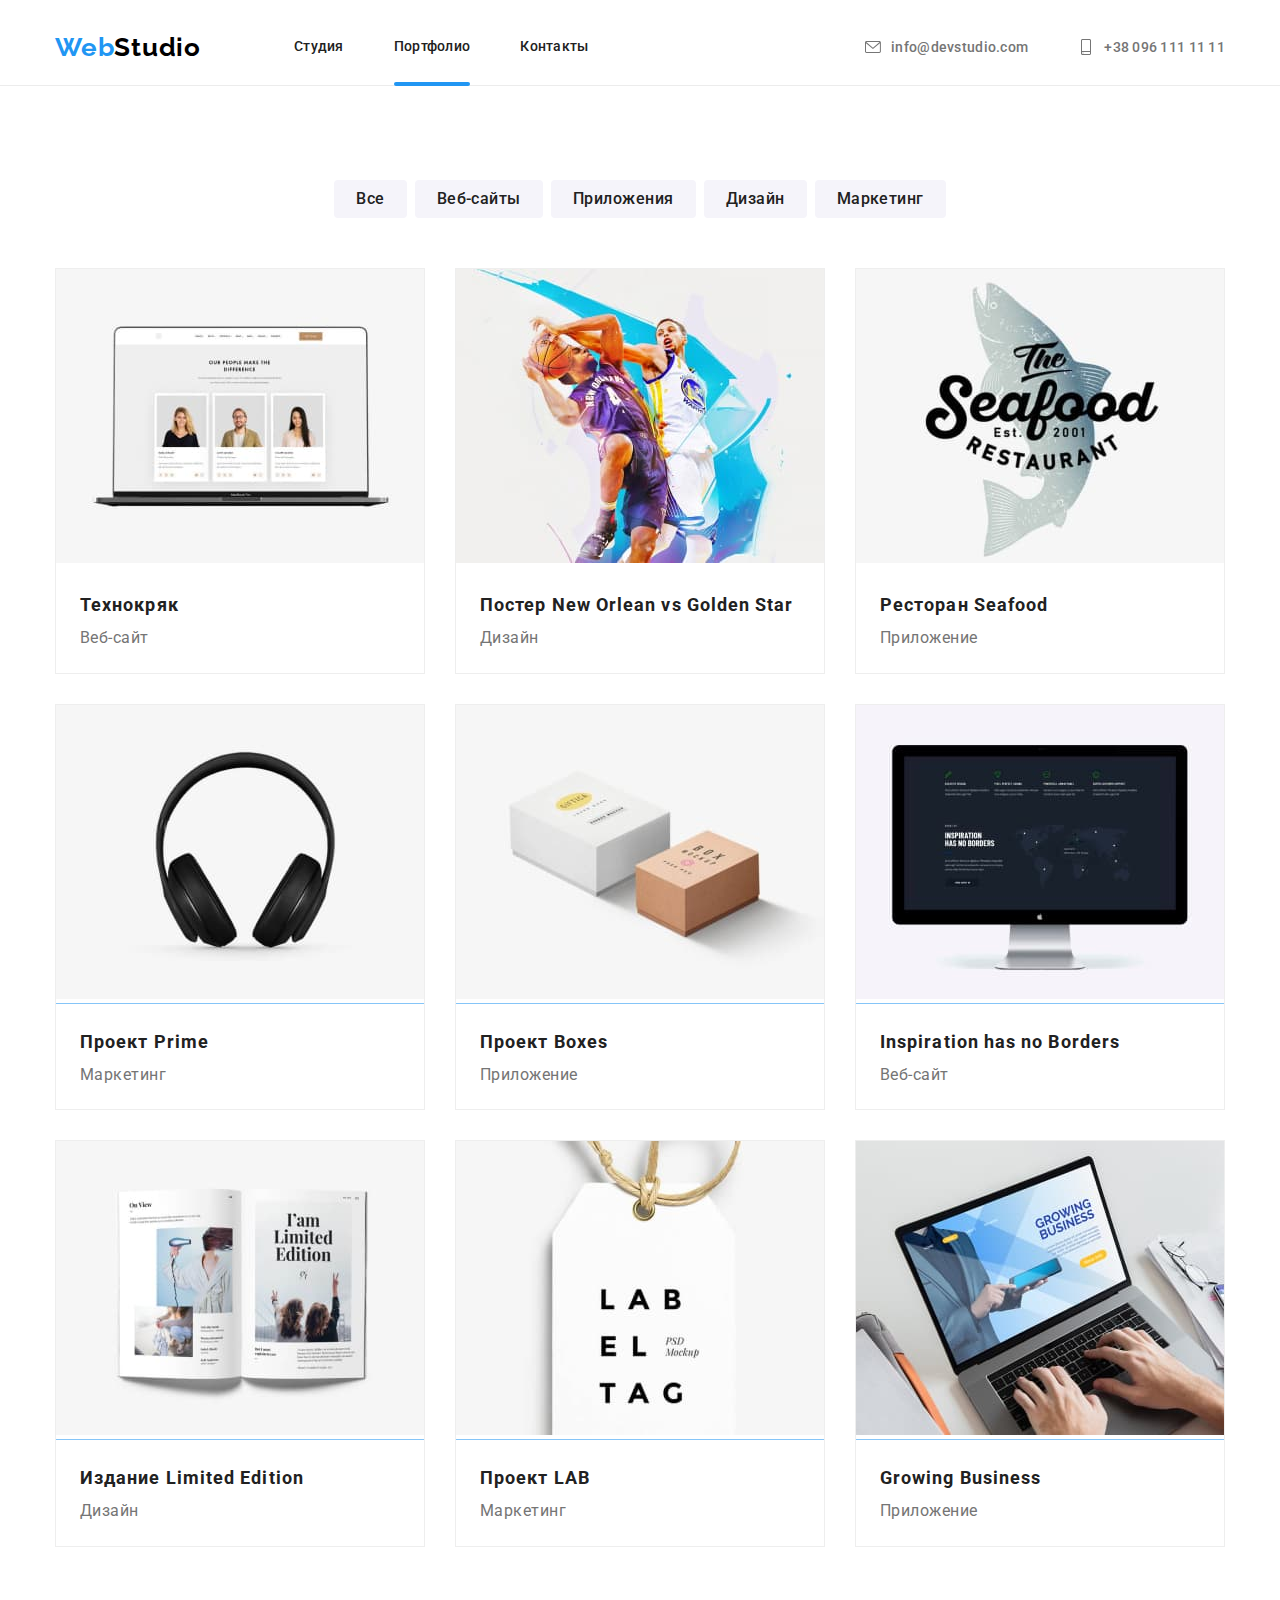
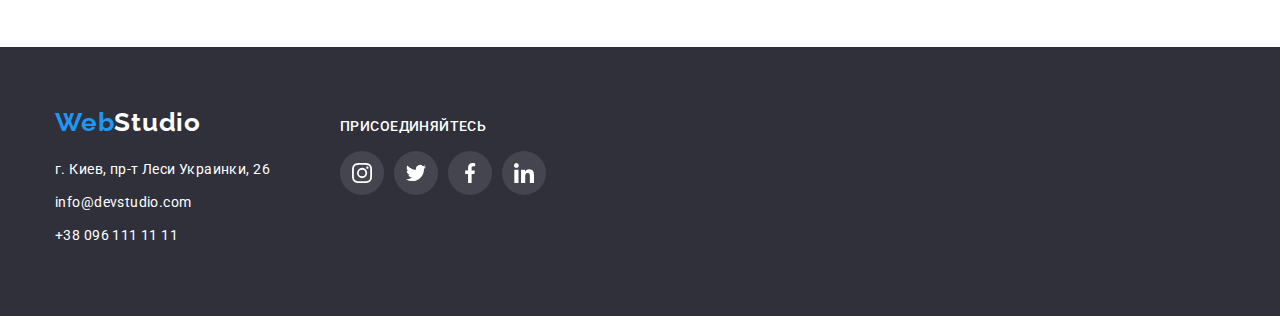
==== portfolio.html @ be13a493 "зроблено папки для scss" ====
<!DOCTYPE html>
<html lang="ru">

<head>
    <meta charset="UTF-8">
    <meta http-equiv="X-UA-Compatible" content="IE=edge">
    <meta name="viewport" content="width=device-width, initial-scale=1.0">
    <title>Document</title>
    <link href="https://fonts.googleapis.com/css2?family=Raleway:wght@700&family=Roboto:wght@400;500;700;900&display=swap" rel="stylesheet">
    <link rel="stylesheet" href="https://cdnjs.cloudflare.com/ajax/libs/modern-normalize/1.1.0/modern-normalize.min.css">
    <!-- <link rel="stylesheet" href="./css/style.css"> -->
    <link rel="stylesheet" href="./css/main.min.css">
</head>

<body class="page">
    <header class="header">
        <div class="container">
            <nav class="nav">
                <a class="logo link" href="index.html"><span class="web">Web</span>Studio</a>
                <ul class="nav-list list">
                    <li class="link-text"><a class="nav-link link" href="index.html">Студия</a></li>
                    <li class="link-text"><a class="nav-link portfolio link" href="./portfolio.html">Портфолио</a></li>
                    <li class="link-text"><a class="nav-link link" href="">Контакты</a></li>
                </ul>
            </nav>
            <div class="contact-links">
                <a class="contact-link link" href="mailto:info@devstudio.com">
                    <svg class="contacts-logo">
                        <use href="./images/svg/sprite.svg#icon-envelope" ></use>
                    </svg> info@devstudio.com
                </a>
                <a class="contact-link link" href="tel:+380961111111">
                    <svg class="contacts-logo">
                        <use href="./images/svg/sprite.svg#icon-smartphone" ></use>
                    </svg> +38 096 111 11 11
                </a>
            </div>
        </div>
    </header>

    <main>
        <!-- секція проектів -->
        <section class="section-project">
            <div class="container">
                <h1 hidden>Фильтры</h1>
                <ul class="filter-button-list list">
                    <li class="filter-button-item"><button class="filter-button animate-on-hover" type="button">Все</button></li>
                    <li class="filter-button-item"><button class="filter-button animate-on-hover" type="button">Веб-сайты</button></li>
                    <li class="filter-button-item"><button class="filter-button animate-on-hover" type="button">Приложения</button></li>
                    <li class="filter-button-item"><button class="filter-button animate-on-hover" type="button">Дизайн</button></li>
                    <li class="filter-button-item"><button class="filter-button animate-on-hover" type="button">Маркетинг</button></li>
                </ul>
                <ul class="project-list list">
                    <li class="project-card">
                        <a class="link c-l" href="">
                            <div class="all-card">
                                <img src="./images/portfolio/img1.jpg" alt="фото ноутбука" width="370" height="294">
                                <p class="project-text">Технокряк это современная площадка распространения коронавируса.
                                    Компании используют эту платформу для цифрового шпионажа и атак на защищённые сервера
                                    конкурентов.</p>
                            </div>
                            <div class="project-title-name">
                                <h2 class="project-title">Технокряк</h2>
                                <p class="project-name">Веб-сайт</p>
                            </div>
                        </a>
                    </li>
                    <li class="project-card">
                        <a class="link" href="">
                            <div class="all-card">
                                <img src="./images/portfolio/img2.jpg" alt="Фото баскетболистов" width="370" height="294">
                                <p class="project-text">Технокряк это современная площадка распространения коронавируса.
                                    Компании используют эту платформу для цифрового шпионажа и атак на защищённые сервера
                                    конкурентов.</p>
                            </div>
                            <div class="project-title-name">
                                <h2 class="project-title">Постер New Orlean vs Golden Star</h2>
                                <p class="project-name">Дизайн</p>
                            </div>
                        </a>
                    </li>
                    <li class="project-card">
                        <a class="link" href="">
                            <div class="all-card">
                                <img src="./images/portfolio/img3.jpg" alt="Лого ресторана" width="370" height="294">
                                <p class="project-text">Технокряк это современная площадка распространения коронавируса.
                                    Компании используют эту платформу для цифрового шпионажа и атак на защищённые сервера
                                    конкурентов.</p>
                            </div>
                            <div class="project-title-name">
                                <h2 class="project-title">Ресторан Seafood</h2>
                                <p class="project-name">Приложение</p>
                            </div>
                        </a>
                    </li>
                    <li class="project-card">
                        <a class="link" href="">
                            <div class="all-card">
                                <img src="./images/portfolio/img4.jpg" alt="Наушники" width="370" height="294">
                                <p class="project-text">Технокряк это современная площадка распространения коронавируса.
                                    Компании используют эту платформу для цифрового шпионажа и атак на защищённые сервера
                                    конкурентов.</p>
                            </div>
                            <div class="project-title-name">
                                <h2 class="project-title"> Проект Prime</h2>
                                <p class="project-name">Маркетинг</p>
                            </div>
                        </a>
                    </li>
                    <li class="project-card">
                        <a class="link" href="">
                            <div class="all-card">
                                <img src="./images/portfolio/img5.jpg" alt="Две коробки" width="370" height="294">
                                <p class="project-text">Технокряк это современная площадка распространения коронавируса.
                                    Компании используют эту платформу для цифрового шпионажа и атак на защищённые сервера
                                    конкурентов.</p>
                            </div>
                            <div class="project-title-name">
                                <h2 class="project-title"> Проект Boxes</h2>
                                <p class="project-name">Приложение</p>
                            </div>
                        </a>
                    </li>
                    <li class="project-card">
                        <a class="link" href="">
                            <div class="all-card">
                                <img src="./images/portfolio/img6.jpg" alt="Монитор" width="370" height="294">
                                <p class="project-text">Технокряк это современная площадка распространения коронавируса.
                                    Компании используют эту платформу для цифрового шпионажа и атак на защищённые сервера
                                    конкурентов.</p>
                            </div>
                            <div class="project-title-name">
                                <h2 class="project-title"> Inspiration has no Borders</h2>
                                <p class="project-name">Веб-сайт</p>
                            </div>
                        </a>
                    </li>
                    <li class="project-card">
                        <a class="link" href="">
                            <div class="all-card">
                                <img src="./images/portfolio/img7.jpg" alt="Журнал" width="370" height="294">
                                <p class="project-text">Технокряк это современная площадка распространения коронавируса.
                                    Компании используют эту платформу для цифрового шпионажа и атак на защищённые сервера
                                    конкурентов.</p>
                            </div>
                            <div class="project-title-name">
                                <h2 class="project-title">Издание Limited Edition</h2>
                                <p class="project-name">Дизайн</p>
                            </div>
                        </a>
                    </li>
                    <li class="project-card">
                        <a class="link" href="">
                            <div class="all-card">
                                <img src="./images/portfolio/img8.jpg" alt="Бирка" width="370" height="294">
                                <p class="project-text">Технокряк это современная площадка распространения коронавируса.
                                    Компании используют эту платформу для цифрового шпионажа и атак на защищённые сервера
                                    конкурентов.</p>
                            </div>
                            <div class="project-title-name">
                                <h2 class="project-title">Проект LAB</h2>
                                <p class="project-name">Маркетинг</p>
                            </div>
                        </a>
                    </li>
                    <li class="project-card">
                        <a class="link" href="">
                            <div class="all-card">
                                <img src="./images/portfolio/img9.jpg" alt="Ноутбук" width="370" height="294">
                                <p class="project-text">Технокряк это современная площадка распространения коронавируса.
                                    Компании используют эту платформу для цифрового шпионажа и атак на защищённые сервера
                                    конкурентов.</p>
                            </div>
                            <div class="project-title-name">
                                <h2 class="project-title">Growing Business</h2>
                                <p class="project-name">Приложение</p>
                            </div>
                        </a>
                    </li>
                </ul>
            </div>
        </section>
    </main>



    <footer class="footer-all">
        <div class="container d-flex">
            <div class="container-footer">
                <a class="logo-footer link" href="index.html"><span class="web">Web</span>Studio</a>
                <address class="address">
                    <p class="address-text link">г. Киев, пр-т Леси Украинки, 26</p>
                    <a class="contacts-link-footer link" href="mailto:info@devstudio.com">info@devstudio.com</a>
                    <a class="contacts-link-footer link" href="tel:+380961111111">+38 096 111 11 11</a>
                </address>
            </div>
            <div class="footer-social">
                <h3 class="footer-social-title">ПРИСОЕДИНЯЙТЕСЬ</h3>
                <ul class="social-list list">
                    <li class="list-item">
                        <a class="s-l" href="">
                            <svg class="social-icon footer-icon animate-on-hover" width="44" height="44">
                                <use href="./images/svg/sprite.svg#icon-instagram"></use>
                            </svg>
                        </a>
                    </li>
                    <li class="list-item">
                        <a class="s-l" href="">
                            <svg class="social-icon footer-icon animate-on-hover" width="44" height="44">
                                <use href="./images/svg/sprite.svg#icon-twitter"></use>
                            </svg>
                        </a>
                    </li>
                    <li class="list-item">
                        <a class="s-l" href="">
                            <svg class="social-icon footer-icon animate-on-hover" width="44" height="44">
                                <use href="./images/svg/sprite.svg#icon-facebook"></use>
                            </svg>
                        </a>
                    </li>
                    <li class="list-item">
                        <a class="s-l" href="">
                            <svg class="social-icon footer-icon animate-on-hover" width="44" height="44">
                                <use href="./images/svg/sprite.svg#icon-linkedin"></use>
                            </svg>
                        </a>
                    </li>
                </ul>
            </div>
        </div>
    </footer>

</body>
</html>
---- css/style.css ----
/* стилі сторінки */




/* хедер */



/* logo */



/* nav */


/* hero */



 /* <!-- секція про нас --> */



 /* <!-- секція чим ми займамося --> */


/* <!-- секція наша команда --> */








/*--------------------------- footer -----------------------------*/

 

/*------------------ портфоліо -------------------------------*/
---- css/main.min.css ----
h1,h2,h3,h4,h5,h6,p{margin-top:0;margin-bottom:0}ul{margin-top:0;margin-bottom:0;padding-left:0}.html{box-sizing:border-box}.page{font-family:"Roboto",sans-serif;color:#757575}.list{list-style:none;padding:0;margin:0}.link{text-decoration:none}.container{width:1200px;padding-left:15px;padding-right:15px;margin:0 auto}.header .container{display:flex;align-items:center}.header{border-bottom:1px solid #ECECEC;padding-top:32px;padding-bottom:22px}.nav{display:flex;align-items:center}.nav-list{display:flex}.link-text{position:relative}.studio::after,.portfolio::after{content:"";position:absolute;left:0;bottom:-31px;display:block;width:100%;height:4px;border-radius:2px;background-color:#2196F3}.nav-link{display:block;color:#212121;font-weight:500;font-size:14px;line-height:1.14;letter-spacing:0.02em;transition-property:color;transition-duration:250ms;transition-timing-function:cubic-bezier(0.4, 0, 0.2, 1)}.nav-link:hover,.nav-link:focus{border-color:#2196F3;fill:#2196F3}.link-text:not(:last-child){margin-right:50px}.contact-links{display:flex;font-style:normal;font-weight:500;font-size:14px;line-height:1.1428;letter-spacing:0.02em;margin-left:auto;height:16px}.contact-link{color:#757575;display:flex;transition-property:color;transition-duration:250ms;transition-timing-function:cubic-bezier(0.4, 0, 0.2, 1)}.contact-link:focus,.contact-link:hover{color:#2196F3;fill:#2196F3}.contact-link:not(:last-child){margin-right:50px}.contacts-logo{width:16px;fill:#757575;margin-right:10px;transition-property:fill;transition-duration:250ms;transition-timing-function:cubic-bezier(0.4, 0, 0.2, 1)}.contact-link:hover .contacts-logo,.contact-link:focus .contacts-logo{color:#2196F3;fill:#2196F3}.logo{margin-right:93px;font-family:"Raleway",sans-serif;font-weight:700;font-size:26px;line-height:1.19;letter-spacing:0.03em;color:#000}.web{color:#2196F3}.section-hero{padding-top:200px;padding-bottom:200px;text-align:center;max-width:1600px;background-image:linear-gradient(rgba(47,48,58,0.4), rgba(47,48,58,0.4)),url(../images/bcg/bcg.jpg);background-repeat:no-repeat;background-position:center;background-size:cover;margin:auto}.hero-title{margin-top:0;margin-bottom:30px;font-weight:900;font-size:44px;line-height:1.36;letter-spacing:0.06em;text-transform:uppercase;color:#fff}.hero-button{margin:auto;text-align:center;width:200px;height:50px;border-radius:4px;border:none;font-weight:700;font-size:16px;line-height:1.87;align-items:center;letter-spacing:0.06em;color:#fff;background-color:#2196F3;cursor:pointer}.about-us{padding-top:94px}.superiority-list{display:flex;margin-left:-30px}.superiority-ikon{width:270px;height:120px;background:#F5F4FA;border-radius:4px;margin-bottom:30px;display:flex;justify-content:center;align-items:center}.superiority-item{width:calc((100% - 30px) / 4);margin-left:30px}.about-us-title{margin:0;font-size:14px;line-height:1.14;letter-spacing:0.03em;text-transform:uppercase;color:#212121}.about-us-text{margin-top:10px;font-weight:400;font-size:14px;line-height:1.71;letter-spacing:0.03em;color:#757575}.section-work{padding:94px 0}.work-title{margin-top:0;margin-bottom:50px;font-weight:700;font-size:36px;line-height:1.17;text-align:center;letter-spacing:0.03em;color:#212121}.work-item{position:relative;width:calc((100% - 60px) / 3);height:294px}.work-item:not(:last-child){margin-right:30px}.work-list{display:flex}.work-item-descr{position:absolute;bottom:0;right:0;width:100%;background:rgba(47,48,58,0.8)}.work-text{margin:27px 82px;font-weight:700;font-size:14px;line-height:1.14;text-align:center;letter-spacing:0.03em;text-transform:uppercase;color:#fff}.team-list{display:flex;margin-top:50px}.team{background-color:#F5F4FA;padding-top:94px;padding-bottom:94px}.team-item:not(:last-child){margin-right:30px}.team-item{width:calc((100% - 90px) / 4);background-color:#fff;box-shadow:0px 1px 3px rgba(0,0,0,0.12),0px 1px 1px rgba(0,0,0,0.14),0px 2px 1px rgba(0,0,0,0.2);border-radius:0px 0px 4px 4px}.team-title{font-weight:700;font-size:36px;line-height:1.16;text-align:center;letter-spacing:0.03em;color:#212121}.team-content{padding-top:30px;padding-bottom:30px}.team-name{margin-bottom:10px;font-weight:500;font-size:16px;line-height:1.19;text-align:center;letter-spacing:0.03em;color:#212121}.team-text{font-weight:400;font-size:16px;line-height:1.19;text-align:center;letter-spacing:0.03em;color:#757575}.social-list{display:flex;justify-content:center;margin-top:16px}.s-l:focus .social-icon{background-color:#2196F3;fill:#fff}.social-icon{fill:#AFB1B8;border-radius:50px;transition-property:background-color, fill;transition-duration:250ms;transition-timing-function:cubic-bezier(0.4, 0, 0.2, 1)}.social-icon:hover,.social-icon:focus{background-color:#2196F3;fill:#fff}.list-item:not(:last-child){margin-right:10px}.clients-title{font-weight:700;font-size:36px;line-height:1.16;text-align:center;letter-spacing:0.03em;color:#212121;margin-top:94px;margin-bottom:50px}.client-list{display:flex;justify-content:center;margin-bottom:94px}.client-item{width:170px;height:92px;border:1px solid #AFB1B8;border-radius:4px;align-items:center;display:flex;justify-content:center;transition-property:fill, border-color;transition-duration:250ms;transition-timing-function:cubic-bezier(0.4, 0, 0.2, 1)}.client-item:focus,.client-item:hover{border-color:#2196F3;fill:#2196F3}.cl-link{width:100%;height:100%;justify-content:center;display:flex;align-items:center}.client-item:not(:last-child){margin-right:30px}.client-logo{width:106px;height:60px;fill:#AFB1B8}.client-item:hover .client-logo{border-color:#2196F3;fill:#2196F3}.cl-link:focus .client-logo{border-color:#2196F3;fill:#2196F3}.footer-all{display:flex;align-items:baseline;padding-top:60px;padding-bottom:60px}.d-flex{display:flex}.logo-footer{font-family:"Raleway",sans-serif;font-weight:700;font-size:26px;line-height:1.19;letter-spacing:0.03em;color:#fff}.address-text,.contacts-link-footer{margin-top:0;margin-bottom:9px}.address{margin-top:20px;font-style:normal}.address-text,.contacts-link-footer{font-weight:400;font-size:14px;line-height:1.71;letter-spacing:0.03em;color:#fff}.contacts-link-footer{color:footer-link-color;display:block;transition-property:color;transition-duration:250ms;transition-timing-function:cubic-bezier(0.4, 0, 0.2, 1)}.contacts-link-footer:hover,.contacts-link-footer:focus{color:#2196F3}.footer-social-title{font-weight:500;font-size:14px;line-height:1.14;letter-spacing:0.03em;text-transform:uppercase;color:#FFFFFF}.footer-icon{background:rgba(255,255,255,0.1);border-radius:50px;fill:#FFFFFF}.footer-all{background-color:#2F303A}.footer-social{margin-left:70px;align-items:unset;margin-top:12px}.footer-form{margin-left:93px}.footer-form-name{font-weight:700;font-size:14px;line-height:1.14;letter-spacing:0.03em;text-transform:uppercase;color:#FFFFFF}.footer-form input{margin-top:20px;margin-right:12px;padding-left:16px;width:358px;height:50px;border:1px solid rgba(255,255,255,0.3);border-radius:4px;background-color:#2F303A}.footer-form input::placeholder{color:rgba(255,255,255,0.6)}.colortext{color:rgba(255,255,255,0.6)}.footer-form-button{width:200px;height:50px;background:#2196F3;border:none;border-radius:4px;display:inline-flex;align-items:center}.subscribe{display:flex;justify-content:center;align-items:center;font-weight:bold;font-size:16px;line-height:1,87;padding-left:28px;margin-right:10px;letter-spacing:0.06em;color:#FFFFFF}.subscribe-icon{width:20px;height:20px;fill:#FFFFFF;margin-right:10px}.filter-button-list{display:flex;justify-content:center;margin-left:auto;margin-right:auto;margin-bottom:50px}.filter-button-item{margin-right:8px}.filter-button-item:hover,.filter-button-item:focus{color:white;border-radius:4px}.filter-button-item:last-child{margin-right:0}.filter-button{padding:6px 22px;border:none;border-radius:4px;font-family:"Roboto",sans-serif;font-weight:500;font-size:16px;line-height:1.62;text-align:center;letter-spacing:0.03em;color:#212121;background-color:#F5F4FA;cursor:pointer}.filter-button:hover,.filter-button:focus{background:#2196F3;color:#FFFFFF}.section-project{padding-top:94px}.project-list{margin-top:50px;display:flex;flex-wrap:wrap;margin-bottom:100px}.project-text{position:absolute;top:0;left:0;width:100%;height:100%;padding:64px 23px;transform:translateY(100%);transition:transform 250ms linear;font-weight:normal;font-size:18px;line-height:1.56;letter-spacing:0.03em;color:#fff;background-color:rgba(33,150,243,0.9)}.all-card{position:relative;overflow:hidden}.project-card:hover .project-text{transform:translateY(0%)}.project-title-name{padding:20px 24px}.project-card{border:1px solid #EEEEEE;margin-right:30px;margin-bottom:30px;width:calc((100% - 60px) / 3);transition-property:box-shadow;transition-duration:250ms;transition-timing-function:cubic-bezier(0.4, 0, 0.2, 1)}.project-card:focus,.project-card:focus-visible,.project-card:hover{box-shadow:0px 1px 1px rgba(0,0,0,0.12),0px 4px 4px rgba(0,0,0,0.06),1px 4px 6px rgba(0,0,0,0.16)}.project-card:nth-last-child(-n+3){margin-bottom:0}.project-card:nth-child(3n+3){margin-right:0}.project-title{font-weight:700;font-size:18px;line-height:2.00;letter-spacing:0.06em;color:#212121}.project-name{font-weight:400;font-size:16px;line-height:1.87;letter-spacing:0.03em;color:#757575}.animate-on-hover{transition-property:background, color;transition-duration:250ms;transition-timing-function:cubic-bezier(0.4, 0, 0.2, 1)}.animate-on-hover:hover{background:#2196F3;color:#fff}.backdrop{position:fixed;top:0;left:0;width:100%;height:100%;background-color:rgba(0,0,0,0.2);transition:opacity 1000ms cubic-bezier(0.4, 0, 0.2, 1)}.backdrop.is-hidden{opacity:0;pointer-events:none;visibility:visible}.modal{position:absolute;top:50%;left:50%;transform:translate(-50%, -50%);min-width:528px;height:581px;box-shadow:0px 1px 3px rgba(0,0,0,0.12),0px 1px 1px rgba(0,0,0,0.14),0px 2px 1px rgba(0,0,0,0.2);border-radius:4px;background-color:#fff}.modal-form{padding:40px;display:flex;flex-direction:column}.modal-title{font-weight:700;font-size:20px;line-height:1.15;text-align:center;letter-spacing:0.03em;color:#212121;margin-bottom:27px}.modal-label{font-weight:normal;font-size:12px;line-height:1.14;letter-spacing:0.01em;color:#757575}.modal-group{position:relative;display:flex;flex-direction:column;margin-bottom:10px}.modal-input{width:100%;height:40px;border:1px solid rgba(33,33,33,0.2);border-radius:4px;padding-left:42px}.modal-input:focus ~ .modal-logo,.modal-input:hover ~ .modal-logo{fill:#2196F3;transition-property:color;transition-duration:5250ms;transition-timing-function:cubic-bezier(0.4, 0, 0.2, 1)}.modal-form input:hover,.modal-form input:focus,.modal-form input:active{cursor:pointer;border-color:#2196F3;outline:none}.modal-textarea{resize:none;width:448px;height:120px;border:1px solid rgba(33,33,33,0.2);padding:12px 16px}.modal-form textarea:hover,.modal-form textarea:focus,.modal-form textarea:active{cursor:pointer;border-color:#2196F3;outline:none}.modal-logo{position:absolute;top:22px;left:12px;width:18px;height:18px}.checkbox-label{margin-top:10px;margin-bottom:30px;margin-left:12px}.checkbox-icon{fill:#FFFFFF;background-color:#FFFFFF;border:2px solid #212121;border-radius:2px}.checkbox-input{position:absolute;width:1px;height:1px;margin:-1px;border:0;padding:0;clip:rect(0 0 0 0);overflow:hidden}.checkbox-input:checked+.checkbox-icon{background-color:#2196F3;border-color:#2196F3}.modal-option-span{font-weight:400;font-size:14px;line-height:1.71;letter-spacing:0.03em;color:#757575}.modal-option-span>a{color:#2196F3}.btn-submit{margin:auto;text-align:center;width:200px;height:50px;border-radius:4px;border:none;font-weight:700;font-size:16px;line-height:1.87;align-items:center;letter-spacing:0.06em;color:#fff;background-color:#2196F3;cursor:pointer}.modal-button{position:absolute;top:8px;right:8px;width:30px;height:30px;border-radius:50%;background:#FFFFFF;border:1px solid rgba(0,0,0,0.1);box-sizing:border-box;cursor:pointer}.modal-button:hover{fill:#2196F3}.modal-logo-close{position:absolute;top:50%;left:50%;transform:translate(-50%, -50%);height:18px;width:18px}.modal-textarea::placeholder{font-weight:normal;font-size:14px;line-height:16px;letter-spacing:0.01em;color:rgba(117,117,117,0.5)}
/*# sourceMappingURL=main.min.css.map */
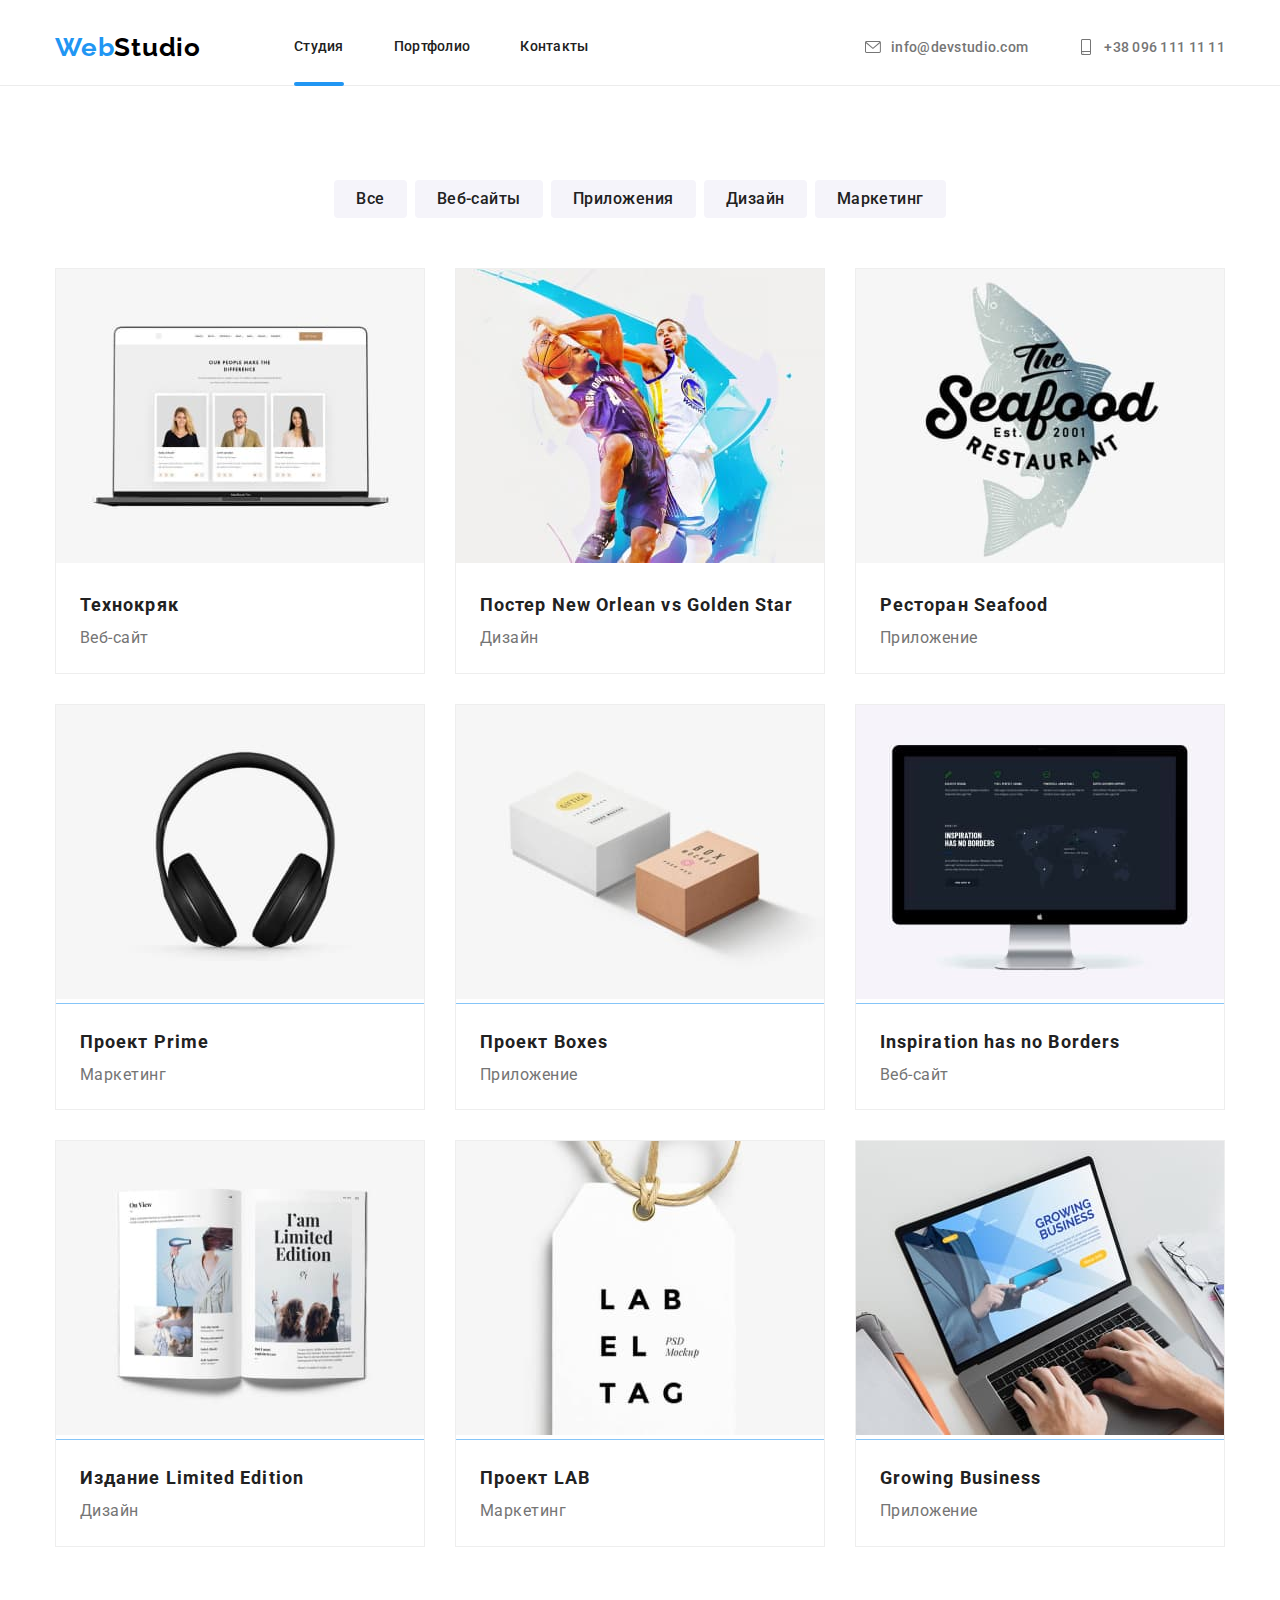
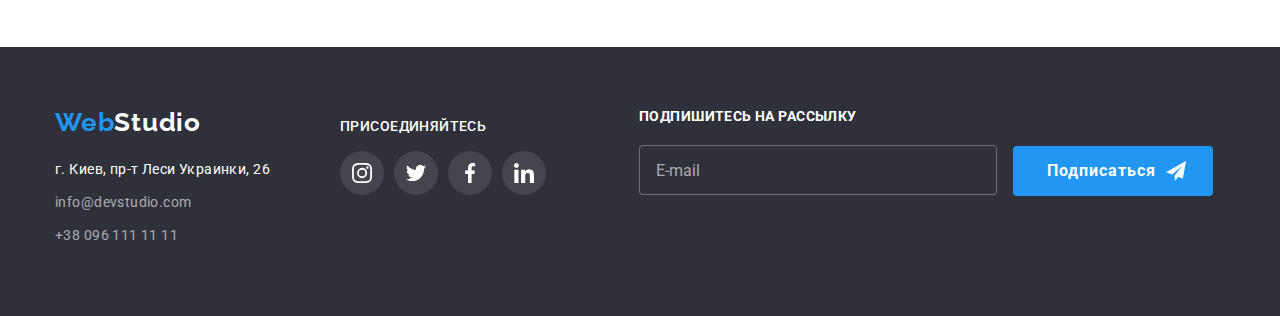
==== commit 49e43255: "рефакторинг CSS-кода проекта используя препроцессор SASS" ====
--- a/portfolio.html
+++ b/portfolio.html
@@ -16,23 +16,29 @@
     <header class="header">
         <div class="container">
             <nav class="nav">
-                <a class="logo link" href="index.html"><span class="web">Web</span>Studio</a>
-                <ul class="nav-list list">
-                    <li class="link-text"><a class="nav-link link" href="index.html">Студия</a></li>
-                    <li class="link-text"><a class="nav-link portfolio link" href="./portfolio.html">Портфолио</a></li>
-                    <li class="link-text"><a class="nav-link link" href="">Контакты</a></li>
+                <a class="logo link" href="index.html"><span class="logo__web">Web</span>Studio</a>
+                <ul class="nav__list list">
+                    <li class="nav__link-text"><a class="nav__link studio link" href="index.html">Студия</a></li>
+                    <li class="nav__link-text"><a class="nav__link link" href="./portfolio.html">Портфолио</a></li>
+                    <li class="nav__link-text"><a class="nav__link link" href="">Контакты</a></li>
                 </ul>
             </nav>
-            <div class="contact-links">
-                <a class="contact-link link" href="mailto:info@devstudio.com">
-                    <svg class="contacts-logo">
-                        <use href="./images/svg/sprite.svg#icon-envelope" ></use>
-                    </svg> info@devstudio.com
+            <div class="contact-header link">
+                <a class="contact-header__link link" href="mailto:info@devstudio.com">
+                    <svg class="contact-header__logo">
+                        <use href="./images/svg/sprite.svg#icon-envelope"></use>
+                    </svg> 
+                    <span>
+                        info@devstudio.com
+                    </span>
                 </a>
-                <a class="contact-link link" href="tel:+380961111111">
-                    <svg class="contacts-logo">
-                        <use href="./images/svg/sprite.svg#icon-smartphone" ></use>
-                    </svg> +38 096 111 11 11
+                <a class="contact-header__link link" href="tel:+380961111111">
+                    <svg class="contact-header__logo">
+                        <use href="./images/svg/sprite.svg#icon-smartphone"></use>
+                    </svg>
+                    <span>
+                        +38 096 111 11 11
+                    </span>
                 </a>
             </div>
         </div>
@@ -183,51 +189,67 @@
     </main>
 
 
-
     <footer class="footer-all">
         <div class="container d-flex">
-            <div class="container-footer">
-                <a class="logo-footer link" href="index.html"><span class="web">Web</span>Studio</a>
+            <div class="footer-contact">
+                <a class="logo-footer link" href="index.html"><span class="logo__web">Web</span>Studio</a>
                 <address class="address">
-                    <p class="address-text link">г. Киев, пр-т Леси Украинки, 26</p>
-                    <a class="contacts-link-footer link" href="mailto:info@devstudio.com">info@devstudio.com</a>
-                    <a class="contacts-link-footer link" href="tel:+380961111111">+38 096 111 11 11</a>
+                    <p class="address__text link">г. Киев, пр-т Леси Украинки, 26</p>
+                    <a class="address__link-footer link" href="mailto:info@devstudio.com">info@devstudio.com</a>
+                    <a class="address__link-footer link" href="tel:+380961111111">+38 096 111 11 11</a>
                 </address>
             </div>
             <div class="footer-social">
-                <h3 class="footer-social-title">ПРИСОЕДИНЯЙТЕСЬ</h3>
+                <h3 class="footer-social__title">ПРИСОЕДИНЯЙТЕСЬ</h3>
                 <ul class="social-list list">
-                    <li class="list-item">
-                        <a class="s-l" href="">
-                            <svg class="social-icon footer-icon animate-on-hover" width="44" height="44">
+                    <li class="social-list__item">
+                        <a class="social-list__link" href="">
+                            <svg class="social-list__icon social-list__icon--footer" width="44" height="44">
                                 <use href="./images/svg/sprite.svg#icon-instagram"></use>
                             </svg>
                         </a>
                     </li>
-                    <li class="list-item">
-                        <a class="s-l" href="">
-                            <svg class="social-icon footer-icon animate-on-hover" width="44" height="44">
+                    <li class="social-list__item">
+                        <a class="social-list__link" href="">
+                            <svg class="social-list__icon social-list__icon--footer" width="44" height="44">
                                 <use href="./images/svg/sprite.svg#icon-twitter"></use>
                             </svg>
                         </a>
                     </li>
-                    <li class="list-item">
-                        <a class="s-l" href="">
-                            <svg class="social-icon footer-icon animate-on-hover" width="44" height="44">
+                    <li class="social-list__item">
+                        <a class="social-list__link" href="">
+                            <svg class="social-list__icon social-list__icon--footer" width="44" height="44">
                                 <use href="./images/svg/sprite.svg#icon-facebook"></use>
                             </svg>
                         </a>
                     </li>
-                    <li class="list-item">
-                        <a class="s-l" href="">
-                            <svg class="social-icon footer-icon animate-on-hover" width="44" height="44">
+                    <li class="social-list__item">
+                        <a class="social-list__link" href="">
+                            <svg class="social-list__icon social-list__icon--footer" width="44" height="44">
                                 <use href="./images/svg/sprite.svg#icon-linkedin"></use>
                             </svg>
                         </a>
                     </li>
                 </ul>
             </div>
+        
+
+        <div>
+            <form class="footer-form">
+                <b class="footer-form__name">подпишитесь на рассылку</b>
+                <div>
+                    <input class="footer-form__colortext" type="text" name="mail" placeholder="E-mail">
+                    <button type="submit" class="footer-form__button">
+                        <span class="footer-form__subscribe">Подписаться</span>
+                        <svg class="footer-form__icon">
+                            <use href="./images/svg/sprite.svg#icon-icon-send"></use>
+                        </svg>
+                    </button>
+                </div>
+            </form>
         </div>
+    </div>
+
     </footer>
 
 </body>
--- a/css/main.min.css
+++ b/css/main.min.css
@@ -1,2 +1,2 @@
-h1,h2,h3,h4,h5,h6,p{margin-top:0;margin-bottom:0}ul{margin-top:0;margin-bottom:0;padding-left:0}.html{box-sizing:border-box}.page{font-family:"Roboto",sans-serif;color:#757575}.list{list-style:none;padding:0;margin:0}.link{text-decoration:none}.container{width:1200px;padding-left:15px;padding-right:15px;margin:0 auto}.header .container{display:flex;align-items:center}.header{border-bottom:1px solid #ECECEC;padding-top:32px;padding-bottom:22px}.nav{display:flex;align-items:center}.nav-list{display:flex}.link-text{position:relative}.studio::after,.portfolio::after{content:"";position:absolute;left:0;bottom:-31px;display:block;width:100%;height:4px;border-radius:2px;background-color:#2196F3}.nav-link{display:block;color:#212121;font-weight:500;font-size:14px;line-height:1.14;letter-spacing:0.02em;transition-property:color;transition-duration:250ms;transition-timing-function:cubic-bezier(0.4, 0, 0.2, 1)}.nav-link:hover,.nav-link:focus{border-color:#2196F3;fill:#2196F3}.link-text:not(:last-child){margin-right:50px}.contact-links{display:flex;font-style:normal;font-weight:500;font-size:14px;line-height:1.1428;letter-spacing:0.02em;margin-left:auto;height:16px}.contact-link{color:#757575;display:flex;transition-property:color;transition-duration:250ms;transition-timing-function:cubic-bezier(0.4, 0, 0.2, 1)}.contact-link:focus,.contact-link:hover{color:#2196F3;fill:#2196F3}.contact-link:not(:last-child){margin-right:50px}.contacts-logo{width:16px;fill:#757575;margin-right:10px;transition-property:fill;transition-duration:250ms;transition-timing-function:cubic-bezier(0.4, 0, 0.2, 1)}.contact-link:hover .contacts-logo,.contact-link:focus .contacts-logo{color:#2196F3;fill:#2196F3}.logo{margin-right:93px;font-family:"Raleway",sans-serif;font-weight:700;font-size:26px;line-height:1.19;letter-spacing:0.03em;color:#000}.web{color:#2196F3}.section-hero{padding-top:200px;padding-bottom:200px;text-align:center;max-width:1600px;background-image:linear-gradient(rgba(47,48,58,0.4), rgba(47,48,58,0.4)),url(../images/bcg/bcg.jpg);background-repeat:no-repeat;background-position:center;background-size:cover;margin:auto}.hero-title{margin-top:0;margin-bottom:30px;font-weight:900;font-size:44px;line-height:1.36;letter-spacing:0.06em;text-transform:uppercase;color:#fff}.hero-button{margin:auto;text-align:center;width:200px;height:50px;border-radius:4px;border:none;font-weight:700;font-size:16px;line-height:1.87;align-items:center;letter-spacing:0.06em;color:#fff;background-color:#2196F3;cursor:pointer}.about-us{padding-top:94px}.superiority-list{display:flex;margin-left:-30px}.superiority-ikon{width:270px;height:120px;background:#F5F4FA;border-radius:4px;margin-bottom:30px;display:flex;justify-content:center;align-items:center}.superiority-item{width:calc((100% - 30px) / 4);margin-left:30px}.about-us-title{margin:0;font-size:14px;line-height:1.14;letter-spacing:0.03em;text-transform:uppercase;color:#212121}.about-us-text{margin-top:10px;font-weight:400;font-size:14px;line-height:1.71;letter-spacing:0.03em;color:#757575}.section-work{padding:94px 0}.work-title{margin-top:0;margin-bottom:50px;font-weight:700;font-size:36px;line-height:1.17;text-align:center;letter-spacing:0.03em;color:#212121}.work-item{position:relative;width:calc((100% - 60px) / 3);height:294px}.work-item:not(:last-child){margin-right:30px}.work-list{display:flex}.work-item-descr{position:absolute;bottom:0;right:0;width:100%;background:rgba(47,48,58,0.8)}.work-text{margin:27px 82px;font-weight:700;font-size:14px;line-height:1.14;text-align:center;letter-spacing:0.03em;text-transform:uppercase;color:#fff}.team-list{display:flex;margin-top:50px}.team{background-color:#F5F4FA;padding-top:94px;padding-bottom:94px}.team-item:not(:last-child){margin-right:30px}.team-item{width:calc((100% - 90px) / 4);background-color:#fff;box-shadow:0px 1px 3px rgba(0,0,0,0.12),0px 1px 1px rgba(0,0,0,0.14),0px 2px 1px rgba(0,0,0,0.2);border-radius:0px 0px 4px 4px}.team-title{font-weight:700;font-size:36px;line-height:1.16;text-align:center;letter-spacing:0.03em;color:#212121}.team-content{padding-top:30px;padding-bottom:30px}.team-name{margin-bottom:10px;font-weight:500;font-size:16px;line-height:1.19;text-align:center;letter-spacing:0.03em;color:#212121}.team-text{font-weight:400;font-size:16px;line-height:1.19;text-align:center;letter-spacing:0.03em;color:#757575}.social-list{display:flex;justify-content:center;margin-top:16px}.s-l:focus .social-icon{background-color:#2196F3;fill:#fff}.social-icon{fill:#AFB1B8;border-radius:50px;transition-property:background-color, fill;transition-duration:250ms;transition-timing-function:cubic-bezier(0.4, 0, 0.2, 1)}.social-icon:hover,.social-icon:focus{background-color:#2196F3;fill:#fff}.list-item:not(:last-child){margin-right:10px}.clients-title{font-weight:700;font-size:36px;line-height:1.16;text-align:center;letter-spacing:0.03em;color:#212121;margin-top:94px;margin-bottom:50px}.client-list{display:flex;justify-content:center;margin-bottom:94px}.client-item{width:170px;height:92px;border:1px solid #AFB1B8;border-radius:4px;align-items:center;display:flex;justify-content:center;transition-property:fill, border-color;transition-duration:250ms;transition-timing-function:cubic-bezier(0.4, 0, 0.2, 1)}.client-item:focus,.client-item:hover{border-color:#2196F3;fill:#2196F3}.cl-link{width:100%;height:100%;justify-content:center;display:flex;align-items:center}.client-item:not(:last-child){margin-right:30px}.client-logo{width:106px;height:60px;fill:#AFB1B8}.client-item:hover .client-logo{border-color:#2196F3;fill:#2196F3}.cl-link:focus .client-logo{border-color:#2196F3;fill:#2196F3}.footer-all{display:flex;align-items:baseline;padding-top:60px;padding-bottom:60px}.d-flex{display:flex}.logo-footer{font-family:"Raleway",sans-serif;font-weight:700;font-size:26px;line-height:1.19;letter-spacing:0.03em;color:#fff}.address-text,.contacts-link-footer{margin-top:0;margin-bottom:9px}.address{margin-top:20px;font-style:normal}.address-text,.contacts-link-footer{font-weight:400;font-size:14px;line-height:1.71;letter-spacing:0.03em;color:#fff}.contacts-link-footer{color:footer-link-color;display:block;transition-property:color;transition-duration:250ms;transition-timing-function:cubic-bezier(0.4, 0, 0.2, 1)}.contacts-link-footer:hover,.contacts-link-footer:focus{color:#2196F3}.footer-social-title{font-weight:500;font-size:14px;line-height:1.14;letter-spacing:0.03em;text-transform:uppercase;color:#FFFFFF}.footer-icon{background:rgba(255,255,255,0.1);border-radius:50px;fill:#FFFFFF}.footer-all{background-color:#2F303A}.footer-social{margin-left:70px;align-items:unset;margin-top:12px}.footer-form{margin-left:93px}.footer-form-name{font-weight:700;font-size:14px;line-height:1.14;letter-spacing:0.03em;text-transform:uppercase;color:#FFFFFF}.footer-form input{margin-top:20px;margin-right:12px;padding-left:16px;width:358px;height:50px;border:1px solid rgba(255,255,255,0.3);border-radius:4px;background-color:#2F303A}.footer-form input::placeholder{color:rgba(255,255,255,0.6)}.colortext{color:rgba(255,255,255,0.6)}.footer-form-button{width:200px;height:50px;background:#2196F3;border:none;border-radius:4px;display:inline-flex;align-items:center}.subscribe{display:flex;justify-content:center;align-items:center;font-weight:bold;font-size:16px;line-height:1,87;padding-left:28px;margin-right:10px;letter-spacing:0.06em;color:#FFFFFF}.subscribe-icon{width:20px;height:20px;fill:#FFFFFF;margin-right:10px}.filter-button-list{display:flex;justify-content:center;margin-left:auto;margin-right:auto;margin-bottom:50px}.filter-button-item{margin-right:8px}.filter-button-item:hover,.filter-button-item:focus{color:white;border-radius:4px}.filter-button-item:last-child{margin-right:0}.filter-button{padding:6px 22px;border:none;border-radius:4px;font-family:"Roboto",sans-serif;font-weight:500;font-size:16px;line-height:1.62;text-align:center;letter-spacing:0.03em;color:#212121;background-color:#F5F4FA;cursor:pointer}.filter-button:hover,.filter-button:focus{background:#2196F3;color:#FFFFFF}.section-project{padding-top:94px}.project-list{margin-top:50px;display:flex;flex-wrap:wrap;margin-bottom:100px}.project-text{position:absolute;top:0;left:0;width:100%;height:100%;padding:64px 23px;transform:translateY(100%);transition:transform 250ms linear;font-weight:normal;font-size:18px;line-height:1.56;letter-spacing:0.03em;color:#fff;background-color:rgba(33,150,243,0.9)}.all-card{position:relative;overflow:hidden}.project-card:hover .project-text{transform:translateY(0%)}.project-title-name{padding:20px 24px}.project-card{border:1px solid #EEEEEE;margin-right:30px;margin-bottom:30px;width:calc((100% - 60px) / 3);transition-property:box-shadow;transition-duration:250ms;transition-timing-function:cubic-bezier(0.4, 0, 0.2, 1)}.project-card:focus,.project-card:focus-visible,.project-card:hover{box-shadow:0px 1px 1px rgba(0,0,0,0.12),0px 4px 4px rgba(0,0,0,0.06),1px 4px 6px rgba(0,0,0,0.16)}.project-card:nth-last-child(-n+3){margin-bottom:0}.project-card:nth-child(3n+3){margin-right:0}.project-title{font-weight:700;font-size:18px;line-height:2.00;letter-spacing:0.06em;color:#212121}.project-name{font-weight:400;font-size:16px;line-height:1.87;letter-spacing:0.03em;color:#757575}.animate-on-hover{transition-property:background, color;transition-duration:250ms;transition-timing-function:cubic-bezier(0.4, 0, 0.2, 1)}.animate-on-hover:hover{background:#2196F3;color:#fff}.backdrop{position:fixed;top:0;left:0;width:100%;height:100%;background-color:rgba(0,0,0,0.2);transition:opacity 1000ms cubic-bezier(0.4, 0, 0.2, 1)}.backdrop.is-hidden{opacity:0;pointer-events:none;visibility:visible}.modal{position:absolute;top:50%;left:50%;transform:translate(-50%, -50%);min-width:528px;height:581px;box-shadow:0px 1px 3px rgba(0,0,0,0.12),0px 1px 1px rgba(0,0,0,0.14),0px 2px 1px rgba(0,0,0,0.2);border-radius:4px;background-color:#fff}.modal-form{padding:40px;display:flex;flex-direction:column}.modal-title{font-weight:700;font-size:20px;line-height:1.15;text-align:center;letter-spacing:0.03em;color:#212121;margin-bottom:27px}.modal-label{font-weight:normal;font-size:12px;line-height:1.14;letter-spacing:0.01em;color:#757575}.modal-group{position:relative;display:flex;flex-direction:column;margin-bottom:10px}.modal-input{width:100%;height:40px;border:1px solid rgba(33,33,33,0.2);border-radius:4px;padding-left:42px}.modal-input:focus ~ .modal-logo,.modal-input:hover ~ .modal-logo{fill:#2196F3;transition-property:color;transition-duration:5250ms;transition-timing-function:cubic-bezier(0.4, 0, 0.2, 1)}.modal-form input:hover,.modal-form input:focus,.modal-form input:active{cursor:pointer;border-color:#2196F3;outline:none}.modal-textarea{resize:none;width:448px;height:120px;border:1px solid rgba(33,33,33,0.2);padding:12px 16px}.modal-form textarea:hover,.modal-form textarea:focus,.modal-form textarea:active{cursor:pointer;border-color:#2196F3;outline:none}.modal-logo{position:absolute;top:22px;left:12px;width:18px;height:18px}.checkbox-label{margin-top:10px;margin-bottom:30px;margin-left:12px}.checkbox-icon{fill:#FFFFFF;background-color:#FFFFFF;border:2px solid #212121;border-radius:2px}.checkbox-input{position:absolute;width:1px;height:1px;margin:-1px;border:0;padding:0;clip:rect(0 0 0 0);overflow:hidden}.checkbox-input:checked+.checkbox-icon{background-color:#2196F3;border-color:#2196F3}.modal-option-span{font-weight:400;font-size:14px;line-height:1.71;letter-spacing:0.03em;color:#757575}.modal-option-span>a{color:#2196F3}.btn-submit{margin:auto;text-align:center;width:200px;height:50px;border-radius:4px;border:none;font-weight:700;font-size:16px;line-height:1.87;align-items:center;letter-spacing:0.06em;color:#fff;background-color:#2196F3;cursor:pointer}.modal-button{position:absolute;top:8px;right:8px;width:30px;height:30px;border-radius:50%;background:#FFFFFF;border:1px solid rgba(0,0,0,0.1);box-sizing:border-box;cursor:pointer}.modal-button:hover{fill:#2196F3}.modal-logo-close{position:absolute;top:50%;left:50%;transform:translate(-50%, -50%);height:18px;width:18px}.modal-textarea::placeholder{font-weight:normal;font-size:14px;line-height:16px;letter-spacing:0.01em;color:rgba(117,117,117,0.5)}
+h1,h2,h3,h4,h5,h6,p{margin-top:0;margin-bottom:0}ul{margin-top:0;margin-bottom:0;padding-left:0}.html{box-sizing:border-box}.page{font-family:"Roboto",sans-serif;color:#757575}.list{list-style:none;padding:0;margin:0}.link{text-decoration:none}.container{width:1200px;padding-left:15px;padding-right:15px;margin:0 auto}.header{border-bottom:1px solid #ECECEC;padding-top:32px;padding-bottom:22px}.header .container{display:flex;align-items:center}.nav{display:flex;align-items:center}.nav__list{display:flex}.nav__link-text{position:relative}.studio::after,.portfolio::after{content:"";position:absolute;left:0;bottom:-31px;display:block;width:100%;height:4px;border-radius:2px;background-color:#2196F3}.nav__link{display:block;color:#212121;font-weight:500;font-size:14px;line-height:1.14;letter-spacing:0.02em;transition-property:color;transition-duration:250ms;transition-timing-function:cubic-bezier(0.4, 0, 0.2, 1)}.nav__link:hover,.nav__link:focus{color:#2196F3}.nav__link-text:not(:last-child){margin-right:50px}.contact-header{display:flex;font-style:normal;font-weight:500;font-size:14px;line-height:1.1428;letter-spacing:0.02em;margin-left:auto;height:16px}.contact-header__link{color:#757575;display:flex;transition-property:color;transition-duration:250ms;transition-timing-function:cubic-bezier(0.4, 0, 0.2, 1)}.contact-header__link:focus,.contact-header__link:hover{color:#2196F3;fill:#2196F3}.contact-header__link:not(:last-child){margin-right:50px}.contact-header__logo{width:16px;fill:#757575;margin-right:10px;transition-property:fill;transition-duration:250ms;transition-timing-function:cubic-bezier(0.4, 0, 0.2, 1)}.contact-header__link:hover .contact-header__logo,.contact-header__link:focus .contact-header__logo{color:#2196F3;fill:#2196F3}.logo{margin-right:93px;font-family:"Raleway",sans-serif;font-weight:700;font-size:26px;line-height:1.19;letter-spacing:0.03em;color:#000}.logo__web{color:#2196F3}.hero{padding-top:200px;padding-bottom:200px;text-align:center;max-width:1600px;background-image:linear-gradient(rgba(47,48,58,0.4), rgba(47,48,58,0.4)),url(../images/bcg/bcg.jpg);background-repeat:no-repeat;background-position:center;background-size:cover;margin:auto}.hero__title{margin-top:0;margin-bottom:30px;font-weight:900;font-size:44px;line-height:1.36;letter-spacing:0.06em;text-transform:uppercase;color:#fff}.hero__button{margin:auto;text-align:center;width:200px;height:50px;border-radius:4px;border:none;font-weight:700;font-size:16px;line-height:1.87;align-items:center;letter-spacing:0.06em;color:#fff;background-color:#2196F3;cursor:pointer}.superiority{padding-top:94px}.superiority__list{display:flex;margin-left:-30px}.superiority__icon{width:270px;height:120px;background:#F5F4FA;border-radius:4px;margin-bottom:30px;display:flex;justify-content:center;align-items:center}.superiority__item{width:calc((100% - 30px) / 4);margin-left:30px}.superiority__title{margin:0;font-size:14px;line-height:1.14;letter-spacing:0.03em;text-transform:uppercase;color:#212121}.superiority__text{margin-top:10px;font-weight:400;font-size:14px;line-height:1.71;letter-spacing:0.03em;color:#757575}.work{padding:94px 0}.work__title{margin-top:0;margin-bottom:50px;font-weight:700;font-size:36px;line-height:1.17;text-align:center;letter-spacing:0.03em;color:#212121}.work__item{position:relative;width:calc((100% - 60px) / 3);height:294px}.work__item:not(:last-child){margin-right:30px}.work__list{display:flex}.work__text{position:absolute;bottom:0;right:0;width:100%;background:rgba(47,48,58,0.8);padding-top:27px;padding-bottom:27px;margin:0;font-weight:700;font-size:14px;line-height:1.14;text-align:center;letter-spacing:0.03em;text-transform:uppercase;color:#fff}.team{background-color:#F5F4FA;padding-top:94px;padding-bottom:94px}.team__title{font-weight:700;font-size:36px;line-height:1.16;text-align:center;letter-spacing:0.03em;color:#212121}.team-list{display:flex;margin-top:50px}.team-list__item:not(:last-child){margin-right:30px}.team-list__item{width:calc((100% - 90px) / 4);background-color:#fff;box-shadow:0px 1px 3px rgba(0,0,0,0.12),0px 1px 1px rgba(0,0,0,0.14),0px 2px 1px rgba(0,0,0,0.2);border-radius:0px 0px 4px 4px}.team-list__content{padding-top:30px;padding-bottom:30px}.team-list__name{margin-bottom:10px;font-weight:500;font-size:16px;line-height:1.19;text-align:center;letter-spacing:0.03em;color:#212121}.team-list__text{font-weight:400;font-size:16px;line-height:1.19;text-align:center;letter-spacing:0.03em;color:#757575}.social-list{display:flex;justify-content:center;margin-top:16px}.social-list__icon{fill:#AFB1B8;border-radius:50px;transition-property:background-color, fill;transition-duration:250ms;transition-timing-function:cubic-bezier(0.4, 0, 0.2, 1)}.social-list__icon:hover,.social-list__icon:focus{background-color:#2196F3;fill:#fff}.social-list__link:focus .social-list__icon{background-color:#2196F3;fill:#fff}.social-list__item:not(:last-child){margin-right:10px}.clients__title{font-weight:700;font-size:36px;line-height:1.16;text-align:center;letter-spacing:0.03em;color:#212121;margin-top:94px;margin-bottom:50px}.client-list{display:flex;justify-content:center;margin-bottom:94px}.client-list__item{width:170px;height:92px;border:1px solid #AFB1B8;border-radius:4px;align-items:center;display:flex;justify-content:center;transition-property:fill, border-color;transition-duration:250ms;transition-timing-function:cubic-bezier(0.4, 0, 0.2, 1)}.client-list__item:focus,.client-list__item:hover{border-color:#2196F3;fill:#2196F3}.client-list__item:not(:last-child){margin-right:30px}.client-list__link{width:100%;height:100%;justify-content:center;display:flex;align-items:center}.client-list__logo{width:106px;height:60px;fill:#AFB1B8}.client-list__item:hover .client-list__logo{border-color:#2196F3;fill:#2196F3}.client-list__link:focus .client-list__logo{border-color:#2196F3;fill:#2196F3}.footer-all{display:flex;align-items:baseline;padding-top:60px;padding-bottom:60px;background-color:#2F303A}.d-flex{display:flex}.logo-footer{font-family:"Raleway",sans-serif;font-weight:700;font-size:26px;line-height:1.19;letter-spacing:0.03em;color:#fff}.address{margin-top:20px;font-style:normal}.address__text,.address__link-footer{font-weight:400;font-size:14px;line-height:1.71;letter-spacing:0.03em;color:#fff;margin-top:0;margin-bottom:9px}.address__link-footer{color:rgba(255,255,255,0.6);display:block;transition-property:color;transition-duration:250ms;transition-timing-function:cubic-bezier(0.4, 0, 0.2, 1)}.address__link-footer:hover,.address__link-footer:focus{color:#2196F3}.footer-social{margin-left:70px;align-items:unset;margin-top:12px}.footer-social__title{font-weight:500;font-size:14px;line-height:1.14;letter-spacing:0.03em;text-transform:uppercase;color:#FFFFFF}.social-list__icon--footer{background:rgba(255,255,255,0.1);border-radius:50px;fill:#FFFFFF}.footer-form{margin-left:93px}.footer-form input{margin-top:20px;margin-right:12px;padding-left:16px;width:358px;height:50px;border:1px solid rgba(255,255,255,0.3);border-radius:4px;background-color:#2F303A}.footer-form input::placeholder{color:rgba(255,255,255,0.6)}.footer-form__name{font-weight:700;font-size:14px;line-height:1.14;letter-spacing:0.03em;text-transform:uppercase;color:#FFFFFF}.footer-form__colortext{color:rgba(255,255,255,0.6)}.footer-form__button{width:200px;height:50px;background:#2196F3;border:none;border-radius:4px;display:inline-flex;align-items:center}.footer-form__subscribe{display:flex;justify-content:center;align-items:center;font-weight:bold;font-size:16px;line-height:1,87;padding-left:28px;margin-right:10px;letter-spacing:0.06em;color:#FFFFFF}.footer-form__icon{width:20px;height:20px;fill:#FFFFFF;margin-right:10px}.filter-button-list{display:flex;justify-content:center;margin-left:auto;margin-right:auto;margin-bottom:50px}.filter-button-item{margin-right:8px}.filter-button-item:hover,.filter-button-item:focus{color:white;border-radius:4px}.filter-button-item:last-child{margin-right:0}.filter-button{padding:6px 22px;border:none;border-radius:4px;font-family:"Roboto",sans-serif;font-weight:500;font-size:16px;line-height:1.62;text-align:center;letter-spacing:0.03em;color:#212121;background-color:#F5F4FA;cursor:pointer}.filter-button:hover,.filter-button:focus{background:#2196F3;color:#FFFFFF}.section-project{padding-top:94px}.project-list{margin-top:50px;display:flex;flex-wrap:wrap;margin-bottom:100px}.project-text{position:absolute;top:0;left:0;width:100%;height:100%;padding:64px 23px;transform:translateY(100%);transition:transform 250ms linear;font-weight:normal;font-size:18px;line-height:1.56;letter-spacing:0.03em;color:#fff;background-color:rgba(33,150,243,0.9)}.all-card{position:relative;overflow:hidden}.project-card:hover .project-text{transform:translateY(0%)}.project-title-name{padding:20px 24px}.project-card{border:1px solid #EEEEEE;margin-right:30px;margin-bottom:30px;width:calc((100% - 60px) / 3);transition-property:box-shadow;transition-duration:250ms;transition-timing-function:cubic-bezier(0.4, 0, 0.2, 1)}.project-card:focus,.project-card:focus-visible,.project-card:hover{box-shadow:0px 1px 1px rgba(0,0,0,0.12),0px 4px 4px rgba(0,0,0,0.06),1px 4px 6px rgba(0,0,0,0.16)}.project-card:nth-last-child(-n+3){margin-bottom:0}.project-card:nth-child(3n+3){margin-right:0}.project-title{font-weight:700;font-size:18px;line-height:2.00;letter-spacing:0.06em;color:#212121}.project-name{font-weight:400;font-size:16px;line-height:1.87;letter-spacing:0.03em;color:#757575}.animate-on-hover{transition-property:background, color;transition-duration:250ms;transition-timing-function:cubic-bezier(0.4, 0, 0.2, 1)}.animate-on-hover:hover{background:#2196F3;color:#fff}.backdrop{position:fixed;top:0;left:0;width:100%;height:100%;background-color:rgba(0,0,0,0.2);transition:opacity 1000ms cubic-bezier(0.4, 0, 0.2, 1)}.backdrop.is-hidden{opacity:0;pointer-events:none;visibility:visible}.modal{position:absolute;top:50%;left:50%;transform:translate(-50%, -50%);min-width:528px;height:581px;box-shadow:0px 1px 3px rgba(0,0,0,0.12),0px 1px 1px rgba(0,0,0,0.14),0px 2px 1px rgba(0,0,0,0.2);border-radius:4px;background-color:#fff}.modal-form{padding:40px;display:flex;flex-direction:column}.modal-title{font-weight:700;font-size:20px;line-height:1.15;text-align:center;letter-spacing:0.03em;color:#212121;margin-bottom:27px}.modal-label{font-weight:normal;font-size:12px;line-height:1.14;letter-spacing:0.01em;color:#757575}.modal-group{position:relative;display:flex;flex-direction:column;margin-bottom:10px}.modal-input{width:100%;height:40px;border:1px solid rgba(33,33,33,0.2);border-radius:4px;padding-left:42px}.modal-input:focus ~ .modal-logo,.modal-input:hover ~ .modal-logo{fill:#2196F3;transition-property:color;transition-duration:5250ms;transition-timing-function:cubic-bezier(0.4, 0, 0.2, 1)}.modal-form input:hover,.modal-form input:focus,.modal-form input:active{cursor:pointer;border-color:#2196F3;outline:none}.modal-textarea{resize:none;width:448px;height:120px;border:1px solid rgba(33,33,33,0.2);padding:12px 16px}.modal-form textarea:hover,.modal-form textarea:focus,.modal-form textarea:active{cursor:pointer;border-color:#2196F3;outline:none}.modal-logo{position:absolute;top:22px;left:12px;width:18px;height:18px}.checkbox-label{margin-top:10px;margin-bottom:30px;margin-left:12px}.checkbox-icon{fill:#FFFFFF;background-color:#FFFFFF;border:2px solid #212121;border-radius:2px}.checkbox-input{position:absolute;width:1px;height:1px;margin:-1px;border:0;padding:0;clip:rect(0 0 0 0);overflow:hidden}.checkbox-input:checked+.checkbox-icon{background-color:#2196F3;border-color:#2196F3}.modal-option-span{font-weight:400;font-size:14px;line-height:1.71;letter-spacing:0.03em;color:#757575}.modal-option-span>a{color:#2196F3}.btn-submit{margin:auto;text-align:center;width:200px;height:50px;border-radius:4px;border:none;font-weight:700;font-size:16px;line-height:1.87;align-items:center;letter-spacing:0.06em;color:#fff;background-color:#2196F3;cursor:pointer}.modal-button{position:absolute;top:8px;right:8px;width:30px;height:30px;border-radius:50%;background:#FFFFFF;border:1px solid rgba(0,0,0,0.1);box-sizing:border-box;cursor:pointer}.modal-button:hover{fill:#2196F3}.modal-logo-close{position:absolute;top:50%;left:50%;transform:translate(-50%, -50%);height:18px;width:18px}.modal-textarea::placeholder{font-weight:normal;font-size:14px;line-height:16px;letter-spacing:0.01em;color:rgba(117,117,117,0.5)}
 /*# sourceMappingURL=main.min.css.map */